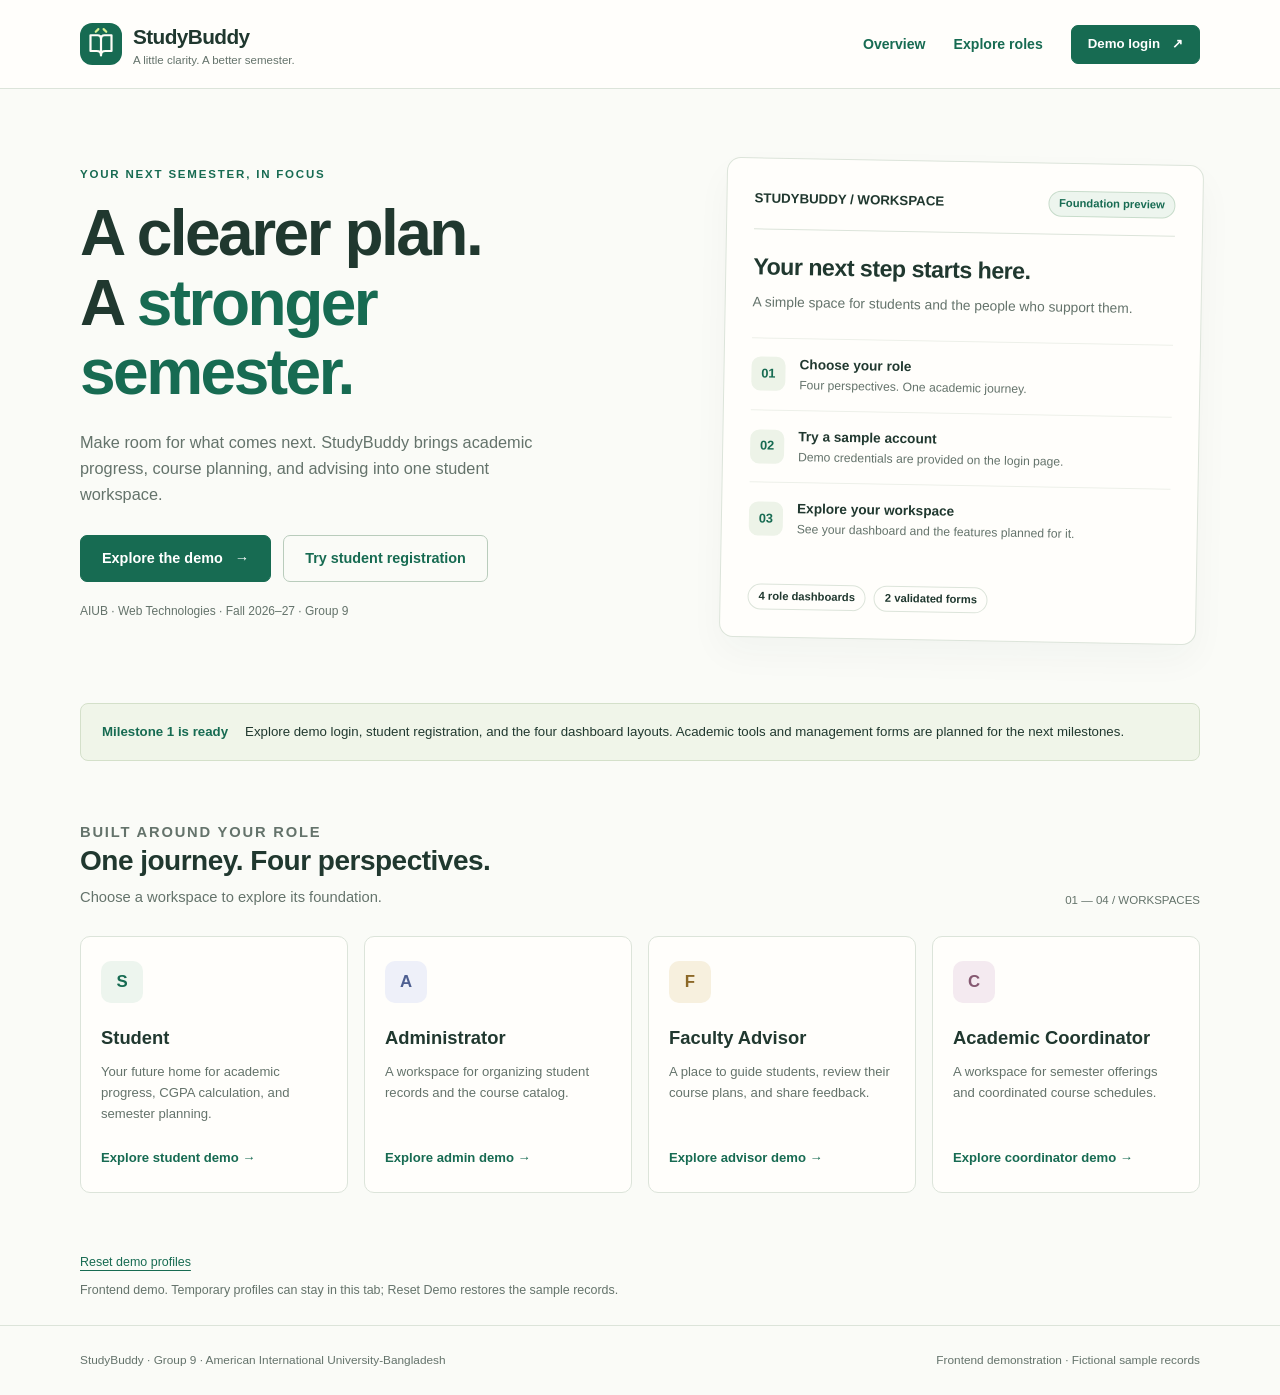
==== index.html @ 67e5e539 "Add StudyBuddy milestone 1 frontend foundation Implement home navigation, demo login, student regist" ====
<!DOCTYPE html>
<html lang="en">
<head>
    <meta charset="UTF-8">
    <meta name="viewport" content="width=device-width, initial-scale=1.0">
    <meta name="description" content="StudyBuddy — a student academic planning frontend demonstration for AIUB Web Technologies, Group 9.">
    <title>StudyBuddy — Plan your next semester</title>
    <link rel="icon" href="Images/StudyBuddyLogo.svg" type="image/svg+xml">
    <link rel="stylesheet" href="Design/Style.css">
</head>
<body onload="loadHomePage()">
    <a class="skip-link" href="#main">Skip to content</a>
    <header class="site-header">
        <div class="container header-inner">
            <a class="brand" href="index.html" aria-label="StudyBuddy home">
                <img src="Images/StudyBuddyLogo.svg" alt="" width="42" height="42">
                <span><strong>StudyBuddy</strong><small>A little clarity. A better semester.</small></span>
            </a>
            <nav class="header-nav" aria-label="Main navigation">
                <a class="desktop-link" href="#overview">Overview</a>
                <a class="desktop-link" href="#roles">Explore roles</a>
                <a class="button small" href="Login.html">Demo login <span aria-hidden="true">↗</span></a>
            </nav>
        </div>
    </header>
    <main id="main" class="container">
        <noscript><p class="noscript-note">Please enable JavaScript to use demo navigation and form validation. You can also open <a href="Login.html">the login page</a>.</p></noscript>
        <section class="hero" id="overview" aria-labelledby="HeroTitle">
            <div class="hero-copy">
                <p class="eyebrow">Your next semester, in focus</p>
                <h1 id="HeroTitle">A clearer plan.<br>A <span>stronger semester.</span></h1>
                <p>Make room for what comes next. StudyBuddy brings academic progress, course planning, and advising into one student workspace.</p>
                <div class="hero-actions">
                    <a class="button" href="Login.html">Explore the demo <span aria-hidden="true">→</span></a>
                    <a class="button secondary" href="Student/StudentRegistration.html">Try student registration</a>
                </div>
                <p class="hero-meta">AIUB · Web Technologies · Fall 2026–27 · Group 9</p>
            </div>
            <aside class="workspace-preview" aria-label="How to explore this milestone">
                <div class="preview-heading"><strong>STUDYBUDDY / WORKSPACE</strong><span class="pill ready">Foundation preview</span></div>
                <h2>Your next step starts here.</h2>
                <p>A simple space for students and the people who support them.</p>
                <ol class="step-list">
                    <li><span class="step-number" aria-hidden="true">01</span><span><strong>Choose your role</strong><small>Four perspectives. One academic journey.</small></span></li>
                    <li><span class="step-number" aria-hidden="true">02</span><span><strong>Try a sample account</strong><small>Demo credentials are provided on the login page.</small></span></li>
                    <li><span class="step-number" aria-hidden="true">03</span><span><strong>Explore your workspace</strong><small>See your dashboard and the features planned for it.</small></span></li>
                </ol>
                <div class="preview-footer"><span class="pill">4 role dashboards</span><span class="pill">2 validated forms</span></div>
            </aside>
        </section>
        <div class="foundation-note">
            <strong>Milestone 1 is ready</strong>
            <p>Explore demo login, student registration, and the four dashboard layouts. Academic tools and management forms are planned for the next milestones.</p>
        </div>
        <section class="role-section" id="roles" aria-labelledby="RolesTitle">
            <div class="section-top">
                <div><p class="eyebrow">Built around your role</p><h2 id="RolesTitle">One journey. Four perspectives.</h2><p>Choose a workspace to explore its foundation.</p></div>
                <span class="section-index">01 — 04 / WORKSPACES</span>
            </div>
            <div class="role-grid">
                <article class="role-card student">
                    <span class="role-icon" aria-hidden="true">S</span><h3>Student</h3>
                    <p>Your future home for academic progress, CGPA calculation, and semester planning.</p>
                    <button type="button" onclick="goToLogin('student')">Explore student demo <span aria-hidden="true">→</span></button>
                </article>
                <article class="role-card admin">
                    <span class="role-icon" aria-hidden="true">A</span><h3>Administrator</h3>
                    <p>A workspace for organizing student records and the course catalog.</p>
                    <button type="button" onclick="goToLogin('admin')">Explore admin demo <span aria-hidden="true">→</span></button>
                </article>
                <article class="role-card advisor">
                    <span class="role-icon" aria-hidden="true">F</span><h3>Faculty Advisor</h3>
                    <p>A place to guide students, review their course plans, and share feedback.</p>
                    <button type="button" onclick="goToLogin('advisor')">Explore advisor demo <span aria-hidden="true">→</span></button>
                </article>
                <article class="role-card coordinator">
                    <span class="role-icon" aria-hidden="true">C</span><h3>Academic Coordinator</h3>
                    <p>A workspace for semester offerings and coordinated course schedules.</p>
                    <button type="button" onclick="goToLogin('coordinator')">Explore coordinator demo <span aria-hidden="true">→</span></button>
                </article>
            </div>
        </section>
        <div class="demo-tools">
            <button class="link-button" type="button" onclick="resetDemoData()">Reset demo profiles</button>
            <p id="DemoStatus" role="status" aria-live="polite">Profiles are temporary and belong to this browser demonstration.</p>
        </div>
    </main>
    <footer class="site-footer"><div class="container footer-inner"><p>StudyBuddy · Group 9 · American International University-Bangladesh</p><p>Frontend demonstration · Fictional sample records</p></div></footer>
    <script src="JS/Common.js"></script>
    <script src="JS/Data.js"></script>
    <script src="JS/Demo.js"></script>
    <script src="JS/Index.js"></script>
</body>
</html>
---- Design/Style.css ----
/* Shared page styles, following the faculty's Design/Style.css structure. */
:root
{
    --green: #176b52;
    --green-dark: #104c3b;
    --green-light: #edf5ee;
    --ink: #20382f;
    --muted: #64736b;
    --paper: #fafbf7;
    --line: #dce4da;
}

* { box-sizing: border-box; }
html { scroll-behavior: smooth; }
body
{
    margin: 0;
    font-family: Arial, Helvetica, sans-serif;
    color: var(--ink);
    background: var(--paper);
    line-height: 1.6;
}
button, input, select { font: inherit; }
button, a, input, select, summary { -webkit-tap-highlight-color: transparent; }
a { color: var(--green); text-underline-offset: 4px; }
a:hover { color: var(--green-dark); }
button { cursor: pointer; }
img { max-width: 100%; }
h1, h2, h3, p { margin-top: 0; }
h1, h2, h3 { line-height: 1.2; }
h1 { font-size: 2.5rem; letter-spacing: -1.1px; }
h2 { font-size: 1.75rem; letter-spacing: -.5px; }
h3 { font-size: 1.15rem; }
p { margin-bottom: 1rem; }
[hidden] { display: none !important; }
:focus-visible { outline: 3px solid #d18a24; outline-offset: 4px; }
.container { width: min(1120px, calc(100% - 48px)); margin: 0 auto; }
.skip-link
{
    position: absolute;
    left: 16px;
    top: -100px;
    z-index: 5;
    padding: 10px 18px;
    background: white;
}
.skip-link:focus { top: 10px; }
.site-header { border-bottom: 1px solid var(--line); background: #fffefb; }
.header-inner { display: flex; align-items: center; justify-content: space-between; min-height: 88px; gap: 24px; }
.brand { display: inline-flex; align-items: center; gap: 11px; text-decoration: none; color: var(--ink); }
.brand img { width: 42px; height: 42px; }
.brand strong { display: block; font-size: 1.3rem; letter-spacing: -.6px; }
.brand small { display: block; color: var(--muted); font-size: .72rem; line-height: 1.3; }
.header-nav { display: flex; align-items: center; gap: 28px; }
.header-nav a { font-size: .88rem; text-decoration: none; font-weight: 600; }
.button
{
    display: inline-flex;
    align-items: center;
    justify-content: center;
    gap: 12px;
    min-height: 46px;
    padding: 11px 21px;
    border: 1px solid var(--green);
    border-radius: 7px;
    background: var(--green);
    color: white;
    text-decoration: none;
    font-weight: 600;
    font-size: .9rem;
}
.button:hover { color: white; background: var(--green-dark); border-color: var(--green-dark); }
.button.secondary { background: transparent; color: var(--green); border-color: #b9ccbc; }
.button.secondary:hover { background: var(--green-light); }
.button.small { min-height: 39px; padding: 7px 16px; font-size: .83rem; }
.link-button { border: 0; padding: 0; background: none; color: var(--green); text-decoration: underline; text-underline-offset: 4px; }
.eyebrow { font-size: .72rem; letter-spacing: 1.8px; text-transform: uppercase; font-weight: 700; color: var(--green); margin-bottom: 16px; }
.muted { color: var(--muted); }
.pill { display: inline-block; border: 1px solid var(--line); border-radius: 30px; padding: 3px 10px; font-size: .7rem; font-weight: 700; white-space: nowrap; }
.pill.ready { background: var(--green-light); border-color: #c8dccb; color: var(--green); }
.pill.planned { background: #f6f1e7; border-color: #e7ddc6; color: #76613a; }
.hero { display: grid; grid-template-columns: 1.2fr 1fr; gap: 70px; align-items: center; padding: 72px 0 62px; }
.hero h1 { font-size: clamp(2.7rem, 5vw, 4.1rem); line-height: 1.08; letter-spacing: -2.5px; margin-bottom: 22px; }
.hero h1 span { color: var(--green); }
.hero-copy > p:not(.eyebrow) { color: var(--muted); max-width: 490px; font-size: 1.02rem; }
.hero-actions { display: flex; gap: 12px; flex-wrap: wrap; margin: 28px 0 20px; }
.hero-meta { font-size: .75rem !important; }
.workspace-preview { background: #fffefb; border: 1px solid var(--line); border-radius: 14px; padding: 27px; box-shadow: 0 16px 36px #20382f09; transform: rotate(1deg); }
.preview-heading { display: flex; justify-content: space-between; align-items: center; border-bottom: 1px solid var(--line); padding-bottom: 17px; gap: 12px; }
.preview-heading strong { font-size: .83rem; }
.workspace-preview h2 { font-size: 1.45rem; margin: 24px 0 10px; }
.workspace-preview > p { font-size: .86rem; color: var(--muted); }
.step-list { list-style: none; padding: 0; margin: 24px 0 18px; }
.step-list li { display: flex; gap: 14px; align-items: center; padding: 15px 0; border-top: 1px solid #edf0e9; }
.step-number { display: grid; place-items: center; flex-shrink: 0; width: 34px; height: 34px; border-radius: 9px; background: #edf3e8; color: var(--green); font-size: .8rem; font-weight: 700; }
.step-list strong { display: block; font-size: .85rem; }
.step-list small { display: block; color: var(--muted); font-size: .76rem; }
.preview-footer { display: flex; gap: 8px; padding-top: 12px; }
.foundation-note { display: flex; align-items: center; gap: 17px; border: 1px solid #d4e0ca; border-radius: 8px; background: #f0f5e9; padding: 17px 21px; font-size: .83rem; }
.foundation-note p { margin: 0; }
.foundation-note strong { white-space: nowrap; color: var(--green); }
.role-section { padding: 60px 0; }
.section-top { display: flex; justify-content: space-between; align-items: end; gap: 24px; margin-bottom: 27px; }
.section-top h2 { margin-bottom: 8px; }
.section-top p { margin: 0; font-size: .92rem; color: var(--muted); }
.section-index { color: var(--muted); font-size: .72rem; white-space: nowrap; }
.role-grid { display: grid; grid-template-columns: repeat(4, 1fr); gap: 16px; }
.role-card { padding: 24px 20px; background: #fffefb; border: 1px solid var(--line); border-radius: 10px; display: flex; flex-direction: column; align-items: start; }
.role-icon { display: grid; place-items: center; width: 42px; height: 42px; background: var(--green-light); border-radius: 10px; color: var(--green); margin-bottom: 24px; font-size: 1.05rem; font-weight: 700; }
.role-card.admin .role-icon { background: #eef0f9; color: #4e5f91; }
.role-card.advisor .role-icon { background: #f7f0de; color: #8c6827; }
.role-card.coordinator .role-icon { background: #f4eaf0; color: #855971; }
.role-card h3 { margin-bottom: 12px; }
.role-card p { font-size: .82rem; color: var(--muted); margin-bottom: 23px; }
.role-card button { margin-top: auto; border: 0; padding: 0; background: none; font-weight: 700; font-size: .82rem; color: var(--green); }
.site-footer { border-top: 1px solid var(--line); padding: 25px 0; font-size: .74rem; color: var(--muted); }
.footer-inner { display: flex; justify-content: space-between; gap: 15px; flex-wrap: wrap; }
.footer-inner p { margin: 0; }
.demo-tools { padding-bottom: 24px; font-size: .78rem; color: var(--muted); }
.demo-tools p { margin: 8px 0 0; }

/* Forms keep the sample's fieldsets, error paragraphs, and result box. */
.auth-layout { display: grid; grid-template-columns: .85fr 1.15fr; min-height: calc(100vh - 89px); }
.auth-story { background: var(--green-dark); color: #fffdf7; padding: 72px max(30px, calc((100vw - 1120px) / 2)); padding-right: 50px; }
.auth-story .eyebrow { color: #d5eaa7; }
.auth-story h2 { font-size: clamp(2rem, 3.5vw, 3.2rem); letter-spacing: -1.5px; margin-bottom: 24px; }
.auth-story > p { color: #d3e2d7; font-size: .92rem; }
.story-list { list-style: none; margin: 32px 0; padding: 0; }
.story-list li { padding: 13px 0; border-top: 1px solid #ffffff26; font-size: .84rem; }
.story-list span { color: #bed796; margin-right: 12px; font-size: .7rem; }
.story-note { border: 1px solid #ffffff38; border-radius: 8px; padding: 17px; font-size: .8rem; color: #e4eee4; }
.auth-panel { padding: 48px 7%; max-width: 790px; width: 100%; margin: 0 auto; }
.auth-panel h1 { font-size: 2rem; margin-bottom: 10px; }
.auth-panel > p { color: var(--muted); font-size: .9rem; }
fieldset { border: 0; padding: 0; margin: 24px 0 0; min-width: 0; }
legend { font-size: .78rem; font-weight: 700; color: var(--muted); padding: 0 0 12px; }
.field { margin-bottom: 18px; }
.field label { display: block; font-size: .83rem; font-weight: 600; margin-bottom: 7px; }
input[type="text"], input[type="email"], input[type="password"], input[type="tel"], select
{
    width: 100%;
    min-height: 46px;
    border: 1px solid #b9c7bb;
    border-radius: 6px;
    padding: 10px 12px;
    background: white;
    color: var(--ink);
    font-size: .9rem;
}
input::placeholder { color: #7c877e; }
input:focus, select:focus { border-color: var(--green); outline: 2px solid #176b5233; outline-offset: 1px; }
[aria-invalid="true"] { border-color: #a52e27 !important; }
.hint { color: var(--muted); font-size: .74rem; margin: 6px 0 0; }
.error { color: #a52e27; margin: 5px 0 0; font-size: .78rem; }
.error:empty { display: none; }
.choice { display: flex; gap: 9px; align-items: center; font-size: .78rem; color: var(--muted); margin: 10px 0; }
.choice input { width: 15px; height: 15px; accent-color: var(--green); }
.form-actions { display: flex; flex-wrap: wrap; gap: 10px; margin-top: 20px; }
.form-result { margin: 16px 0 0; font-size: .84rem; }
.form-result.success { padding: 13px; background: #eaf4e8; border: 1px solid #b8d5b5; border-radius: 6px; color: #245625; }
.form-result.failed { padding: 13px; background: #fff0ec; border: 1px solid #e5beb5; border-radius: 6px; color: #932e24; }
.demo-accounts { margin-top: 28px; padding-top: 17px; border-top: 1px solid var(--line); }
.demo-accounts summary { cursor: pointer; font-weight: 600; font-size: .82rem; }
.demo-accounts p { font-size: .77rem; margin: 10px 0; color: var(--muted); }
.table-scroll { overflow-x: auto; }
table { width: 100%; border-collapse: collapse; font-size: .75rem; }
th, td { text-align: left; padding: 9px 8px; border-bottom: 1px solid var(--line); }
th { color: var(--muted); font-weight: 600; }
td:first-child, th:first-child { padding-left: 0; }
.form-bottom { margin: 24px 0 0; padding-top: 18px; border-top: 1px solid var(--line); font-size: .82rem; }
.registration-main { max-width: 850px; padding: 48px 0; }
.registration-card { background: #fffefb; border: 1px solid var(--line); padding: 30px; border-radius: 12px; }
.registration-card fieldset { border-top: 1px solid var(--line); padding-top: 20px; margin-top: 20px; }
.registration-card legend { padding: 0 12px 0 0; color: var(--green); font-size: .83rem; }
.form-grid { display: grid; grid-template-columns: 1fr 1fr; gap: 0 24px; }
.registration-header h1 { margin-bottom: 12px; }
.registration-header > p:not(.eyebrow) { color: var(--muted); max-width: 630px; font-size: .92rem; }
.continue-login { margin-top: 16px; }

/* The four role folders use the same dashboard shell. */
.dashboard-layout { display: grid; grid-template-columns: 238px minmax(0, 1fr); min-height: 100vh; }
.sidebar { background: #f1f4ec; border-right: 1px solid var(--line); padding: 27px 22px; display: flex; flex-direction: column; }
.sidebar .brand { margin-bottom: 36px; }
.sidebar .brand strong { font-size: 1.18rem; }
.sidebar .brand img { width: 36px; height: 36px; }
.sidebar-label { color: var(--muted); font-size: .66rem; letter-spacing: 1.7px; text-transform: uppercase; font-weight: 700; padding-left: 12px; margin-bottom: 12px; }
.sidebar-nav { display: flex; flex-direction: column; gap: 5px; }
.sidebar-nav a { text-decoration: none; color: #576b5f; font-size: .82rem; padding: 10px 12px; border-radius: 6px; }
.sidebar-nav a:hover { background: #e5ecdf; }
.sidebar-nav a.active { color: var(--green-dark); background: #dce9d5; font-weight: 700; }
.sidebar-bottom { margin-top: auto; padding: 34px 12px 0; color: var(--muted); font-size: .73rem; }
.sidebar-bottom a { display: block; margin-bottom: 12px; }
.dashboard-main { min-width: 0; }
.dashboard-topbar { padding: 21px 40px; border-bottom: 1px solid var(--line); display: flex; align-items: center; justify-content: space-between; gap: 20px; background: #fffefb; }
.breadcrumb { color: var(--muted); font-size: .78rem; }
.breadcrumb strong { color: var(--ink); font-weight: 500; }
.dashboard-content { max-width: 1100px; padding: 43px 40px; }
.dashboard-title { display: flex; justify-content: space-between; align-items: start; gap: 18px; margin-bottom: 28px; }
.dashboard-title h1 { font-size: 2.15rem; margin-bottom: 10px; }
.dashboard-title p { color: var(--muted); font-size: .9rem; max-width: 600px; margin-bottom: 0; }
.dashboard-title .eyebrow { color: var(--green); font-size: .7rem; margin-bottom: 10px; }
.welcome-panel { display: grid; grid-template-columns: 1fr auto; gap: 24px; align-items: center; padding: 28px; border: 1px solid #cbdcc0; border-radius: 10px; background: #edf3e5; margin-bottom: 35px; }
.welcome-panel h2 { font-size: 1.3rem; margin-bottom: 10px; }
.welcome-panel p { font-size: .86rem; color: #50694e; margin-bottom: 0; max-width: 610px; }
.feature-heading { margin: 0 0 18px; font-size: 1.1rem; }
.feature-grid { display: grid; grid-template-columns: 1fr 1fr; gap: 18px; }
.feature-card { padding: 23px; border: 1px solid var(--line); background: #fffefb; border-radius: 9px; scroll-margin-top: 22px; }
.feature-card .card-top { display: flex; justify-content: space-between; align-items: center; margin-bottom: 18px; }
.feature-card .card-number { color: var(--green); font-size: .76rem; font-weight: 700; }
.feature-card h3 { margin-bottom: 11px; }
.feature-card p { font-size: .84rem; color: var(--muted); }
.feature-card .milestone { border-top: 1px solid #edf0e9; padding-top: 12px; font-size: .73rem; color: var(--muted); margin-bottom: 0; }
.dashboard-note { margin-top: 27px; font-size: .78rem; color: var(--muted); }
.dashboard-note p { margin: 10px 0; }
.dashboard-note button { font-size: .78rem; }
.noscript-note { padding: 16px; background: #fff0ec; color: #932e24; border: 1px solid #e5beb5; }

@media (max-width: 1000px)
{
    .hero { gap: 30px; }
    .role-grid { grid-template-columns: 1fr 1fr; }
    .dashboard-layout { grid-template-columns: 205px minmax(0, 1fr); }
    .dashboard-content { padding: 32px 25px; }
    .dashboard-topbar { padding: 20px 25px; }
    .welcome-panel { grid-template-columns: 1fr; }
}
@media (max-width: 760px)
{
    .container { width: calc(100% - 36px); }
    .header-inner { min-height: 76px; gap: 12px; }
    .header-nav { gap: 14px; }
    .header-nav .desktop-link { display: none; }
    .brand small { display: none; }
    .hero { grid-template-columns: 1fr; padding: 43px 0; gap: 32px; }
    .hero h1 { letter-spacing: -1.6px; }
    .workspace-preview { transform: none; }
    .foundation-note { display: block; }
    .foundation-note strong { display: block; margin-bottom: 6px; }
    .role-section { padding: 40px 0; }
    .section-top { display: block; }
    .section-index { display: none; }
    .auth-layout { grid-template-columns: 1fr; }
    .auth-story { padding: 32px 24px; }
    .auth-story h2 { font-size: 2rem; margin-bottom: 12px; }
    .auth-story > p { margin-bottom: 0; }
    .story-list, .story-note { display: none; }
    .auth-panel { padding: 32px 24px; }
    .registration-main { padding: 32px 0; }
    .registration-card { padding: 22px; }
    .dashboard-layout { grid-template-columns: 1fr; }
    .sidebar { border-right: 0; border-bottom: 1px solid var(--line); padding: 16px 20px; }
    .sidebar .brand { margin-bottom: 18px; }
    .sidebar-label, .sidebar-bottom { display: none; }
    .sidebar-nav { flex-direction: row; flex-wrap: wrap; gap: 4px; }
    .sidebar-nav a { padding: 8px 10px; font-size: .75rem; }
    .dashboard-content { padding: 27px 20px; }
    .dashboard-topbar { padding: 15px 20px; }
    .dashboard-title { display: block; }
    .dashboard-title .pill { margin-top: 12px; }
    .dashboard-title h1 { font-size: 1.85rem; }
}
@media (max-width: 480px)
{
    .role-grid, .form-grid, .feature-grid { grid-template-columns: 1fr; }
    .role-card { padding: 22px; }
    .role-icon { margin-bottom: 17px; }
    .hero-actions .button { width: 100%; }
    .workspace-preview { padding: 21px; }
    .welcome-panel { padding: 22px; }
    h1 { font-size: 2rem; }
}
@media (prefers-reduced-motion: reduce)
{
    html { scroll-behavior: auto; }
}
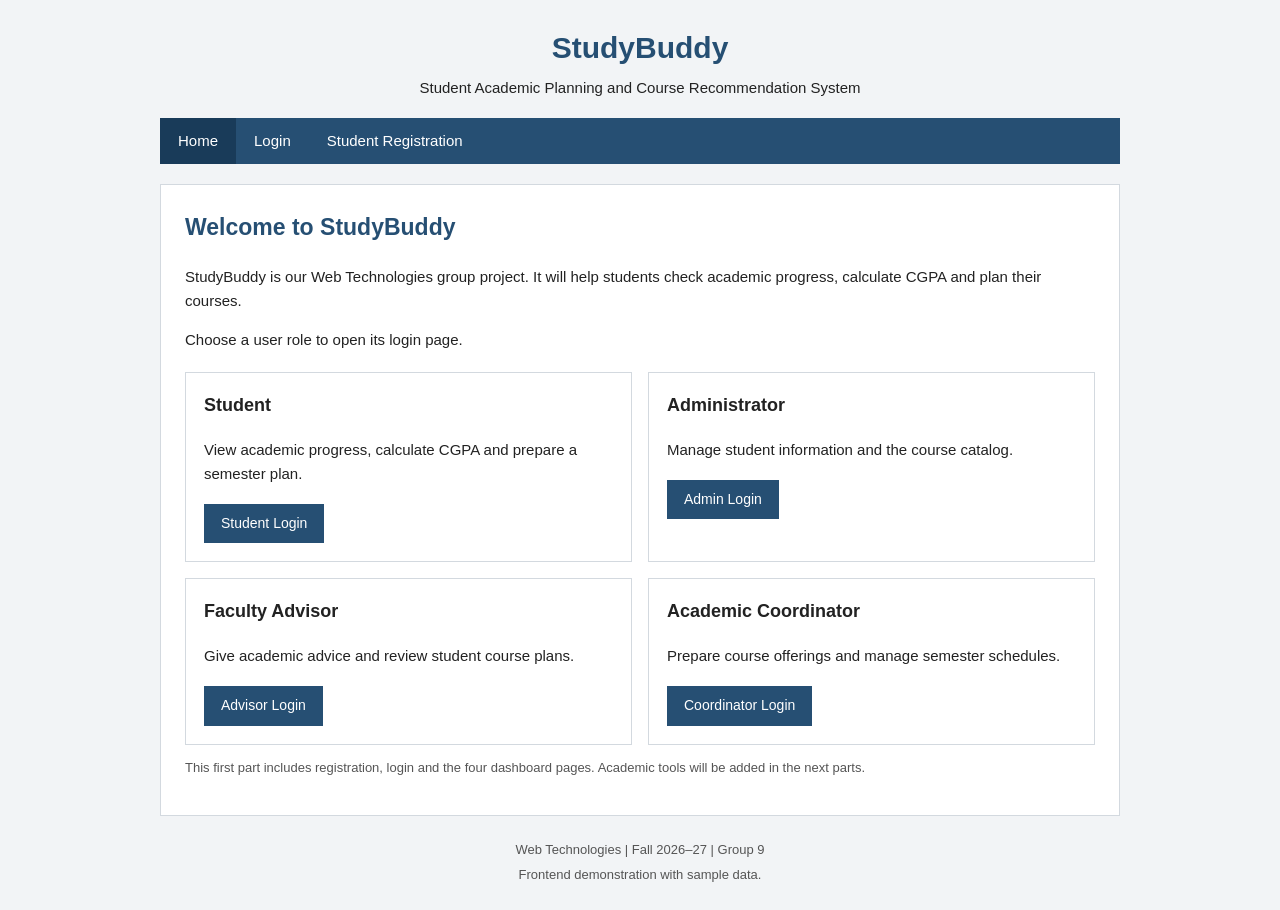
==== commit b0a59c9f: "Rebuild first draft with simple HMS-style pages and forms Use a plain academic layout, horizontal na" ====
--- a/index.html
+++ b/index.html
@@ -3,92 +3,58 @@
 <head>
     <meta charset="UTF-8">
     <meta name="viewport" content="width=device-width, initial-scale=1.0">
-    <meta name="description" content="StudyBuddy — a student academic planning frontend demonstration for AIUB Web Technologies, Group 9.">
-    <title>StudyBuddy — Plan your next semester</title>
-    <link rel="icon" href="Images/StudyBuddyLogo.svg" type="image/svg+xml">
+    <title>StudyBuddy - Home</title>
     <link rel="stylesheet" href="Design/Style.css">
 </head>
-<body onload="loadHomePage()">
-    <a class="skip-link" href="#main">Skip to content</a>
-    <header class="site-header">
-        <div class="container header-inner">
-            <a class="brand" href="index.html" aria-label="StudyBuddy home">
-                <img src="Images/StudyBuddyLogo.svg" alt="" width="42" height="42">
-                <span><strong>StudyBuddy</strong><small>A little clarity. A better semester.</small></span>
-            </a>
-            <nav class="header-nav" aria-label="Main navigation">
-                <a class="desktop-link" href="#overview">Overview</a>
-                <a class="desktop-link" href="#roles">Explore roles</a>
-                <a class="button small" href="Login.html">Demo login <span aria-hidden="true">↗</span></a>
-            </nav>
+<body>
+    <header class="header">
+        <h1>StudyBuddy</h1>
+        <p>Student Academic Planning and Course Recommendation System</p>
+    </header>
+
+    <nav class="topnav" aria-label="Main navigation">
+        <a href="index.html" class="active" aria-current="page">Home</a>
+        <a href="Login.html">Login</a>
+        <a href="Login.html#register">Student Registration</a>
+    </nav>
+
+    <main class="page">
+        <h2>Welcome to StudyBuddy</h2>
+        <p>StudyBuddy is our Web Technologies group project. It will help students check academic progress, calculate CGPA and plan their courses.</p>
+        <p>Choose a user role to open its login page.</p>
+
+        <div class="role-list">
+            <section class="role-box">
+                <h3>Student</h3>
+                <p>View academic progress, calculate CGPA and prepare a semester plan.</p>
+                <a class="button" href="Login.html?role=student">Student Login</a>
+            </section>
+
+            <section class="role-box">
+                <h3>Administrator</h3>
+                <p>Manage student information and the course catalog.</p>
+                <a class="button" href="Login.html?role=admin">Admin Login</a>
+            </section>
+
+            <section class="role-box">
+                <h3>Faculty Advisor</h3>
+                <p>Give academic advice and review student course plans.</p>
+                <a class="button" href="Login.html?role=advisor">Advisor Login</a>
+            </section>
+
+            <section class="role-box">
+                <h3>Academic Coordinator</h3>
+                <p>Prepare course offerings and manage semester schedules.</p>
+                <a class="button" href="Login.html?role=coordinator">Coordinator Login</a>
+            </section>
         </div>
-    </header>
-    <main id="main" class="container">
-        <noscript><p class="noscript-note">Please enable JavaScript to use demo navigation and form validation. You can also open <a href="Login.html">the login page</a>.</p></noscript>
-        <section class="hero" id="overview" aria-labelledby="HeroTitle">
-            <div class="hero-copy">
-                <p class="eyebrow">Your next semester, in focus</p>
-                <h1 id="HeroTitle">A clearer plan.<br>A <span>stronger semester.</span></h1>
-                <p>Make room for what comes next. StudyBuddy brings academic progress, course planning, and advising into one student workspace.</p>
-                <div class="hero-actions">
-                    <a class="button" href="Login.html">Explore the demo <span aria-hidden="true">→</span></a>
-                    <a class="button secondary" href="Student/StudentRegistration.html">Try student registration</a>
-                </div>
-                <p class="hero-meta">AIUB · Web Technologies · Fall 2026–27 · Group 9</p>
-            </div>
-            <aside class="workspace-preview" aria-label="How to explore this milestone">
-                <div class="preview-heading"><strong>STUDYBUDDY / WORKSPACE</strong><span class="pill ready">Foundation preview</span></div>
-                <h2>Your next step starts here.</h2>
-                <p>A simple space for students and the people who support them.</p>
-                <ol class="step-list">
-                    <li><span class="step-number" aria-hidden="true">01</span><span><strong>Choose your role</strong><small>Four perspectives. One academic journey.</small></span></li>
-                    <li><span class="step-number" aria-hidden="true">02</span><span><strong>Try a sample account</strong><small>Demo credentials are provided on the login page.</small></span></li>
-                    <li><span class="step-number" aria-hidden="true">03</span><span><strong>Explore your workspace</strong><small>See your dashboard and the features planned for it.</small></span></li>
-                </ol>
-                <div class="preview-footer"><span class="pill">4 role dashboards</span><span class="pill">2 validated forms</span></div>
-            </aside>
-        </section>
-        <div class="foundation-note">
-            <strong>Milestone 1 is ready</strong>
-            <p>Explore demo login, student registration, and the four dashboard layouts. Academic tools and management forms are planned for the next milestones.</p>
-        </div>
-        <section class="role-section" id="roles" aria-labelledby="RolesTitle">
-            <div class="section-top">
-                <div><p class="eyebrow">Built around your role</p><h2 id="RolesTitle">One journey. Four perspectives.</h2><p>Choose a workspace to explore its foundation.</p></div>
-                <span class="section-index">01 — 04 / WORKSPACES</span>
-            </div>
-            <div class="role-grid">
-                <article class="role-card student">
-                    <span class="role-icon" aria-hidden="true">S</span><h3>Student</h3>
-                    <p>Your future home for academic progress, CGPA calculation, and semester planning.</p>
-                    <button type="button" onclick="goToLogin('student')">Explore student demo <span aria-hidden="true">→</span></button>
-                </article>
-                <article class="role-card admin">
-                    <span class="role-icon" aria-hidden="true">A</span><h3>Administrator</h3>
-                    <p>A workspace for organizing student records and the course catalog.</p>
-                    <button type="button" onclick="goToLogin('admin')">Explore admin demo <span aria-hidden="true">→</span></button>
-                </article>
-                <article class="role-card advisor">
-                    <span class="role-icon" aria-hidden="true">F</span><h3>Faculty Advisor</h3>
-                    <p>A place to guide students, review their course plans, and share feedback.</p>
-                    <button type="button" onclick="goToLogin('advisor')">Explore advisor demo <span aria-hidden="true">→</span></button>
-                </article>
-                <article class="role-card coordinator">
-                    <span class="role-icon" aria-hidden="true">C</span><h3>Academic Coordinator</h3>
-                    <p>A workspace for semester offerings and coordinated course schedules.</p>
-                    <button type="button" onclick="goToLogin('coordinator')">Explore coordinator demo <span aria-hidden="true">→</span></button>
-                </article>
-            </div>
-        </section>
-        <div class="demo-tools">
-            <button class="link-button" type="button" onclick="resetDemoData()">Reset demo profiles</button>
-            <p id="DemoStatus" role="status" aria-live="polite">Profiles are temporary and belong to this browser demonstration.</p>
-        </div>
+
+        <p class="small-note">This first part includes registration, login and the four dashboard pages. Academic tools will be added in the next parts.</p>
     </main>
-    <footer class="site-footer"><div class="container footer-inner"><p>StudyBuddy · Group 9 · American International University-Bangladesh</p><p>Frontend demonstration · Fictional sample records</p></div></footer>
-    <script src="JS/Common.js"></script>
-    <script src="JS/Data.js"></script>
-    <script src="JS/Demo.js"></script>
-    <script src="JS/Index.js"></script>
+
+    <footer class="footer">
+        <p>Web Technologies | Fall 2026–27 | Group 9</p>
+        <p>Frontend demonstration with sample data.</p>
+    </footer>
 </body>
 </html>
--- a/Design/Style.css
+++ b/Design/Style.css
@@ -1,275 +1,321 @@
-/* Shared page styles, following the faculty's Design/Style.css structure. */
-:root
-{
-    --green: #176b52;
-    --green-dark: #104c3b;
-    --green-light: #edf5ee;
-    --ink: #20382f;
-    --muted: #64736b;
-    --paper: #fafbf7;
-    --line: #dce4da;
-}
-
-* { box-sizing: border-box; }
-html { scroll-behavior: smooth; }
+/* Shared styles for the home page, forms and role dashboards. */
 body
 {
     margin: 0;
+    padding: 0 16px;
     font-family: Arial, Helvetica, sans-serif;
-    color: var(--ink);
-    background: var(--paper);
+    font-size: 15px;
     line-height: 1.6;
-}
-button, input, select { font: inherit; }
-button, a, input, select, summary { -webkit-tap-highlight-color: transparent; }
-a { color: var(--green); text-underline-offset: 4px; }
-a:hover { color: var(--green-dark); }
-button { cursor: pointer; }
-img { max-width: 100%; }
-h1, h2, h3, p { margin-top: 0; }
-h1, h2, h3 { line-height: 1.2; }
-h1 { font-size: 2.5rem; letter-spacing: -1.1px; }
-h2 { font-size: 1.75rem; letter-spacing: -.5px; }
-h3 { font-size: 1.15rem; }
-p { margin-bottom: 1rem; }
-[hidden] { display: none !important; }
-:focus-visible { outline: 3px solid #d18a24; outline-offset: 4px; }
-.container { width: min(1120px, calc(100% - 48px)); margin: 0 auto; }
-.skip-link
-{
-    position: absolute;
-    left: 16px;
-    top: -100px;
-    z-index: 5;
-    padding: 10px 18px;
-    background: white;
-}
-.skip-link:focus { top: 10px; }
-.site-header { border-bottom: 1px solid var(--line); background: #fffefb; }
-.header-inner { display: flex; align-items: center; justify-content: space-between; min-height: 88px; gap: 24px; }
-.brand { display: inline-flex; align-items: center; gap: 11px; text-decoration: none; color: var(--ink); }
-.brand img { width: 42px; height: 42px; }
-.brand strong { display: block; font-size: 1.3rem; letter-spacing: -.6px; }
-.brand small { display: block; color: var(--muted); font-size: .72rem; line-height: 1.3; }
-.header-nav { display: flex; align-items: center; gap: 28px; }
-.header-nav a { font-size: .88rem; text-decoration: none; font-weight: 600; }
-.button
-{
-    display: inline-flex;
-    align-items: center;
-    justify-content: center;
-    gap: 12px;
-    min-height: 46px;
-    padding: 11px 21px;
-    border: 1px solid var(--green);
-    border-radius: 7px;
-    background: var(--green);
+    color: #222;
+    background-color: #f2f4f6;
+}
+
+.header
+{
+    max-width: 960px;
+    margin: 0 auto;
+    padding: 24px 0 18px;
+    text-align: center;
+}
+
+.header h1
+{
+    margin: 0;
+    color: #264f73;
+    font-size: 30px;
+}
+
+.header p
+{
+    margin: 4px 0 0;
+}
+
+.topnav
+{
+    max-width: 960px;
+    margin: 0 auto;
+    display: flex;
+    flex-wrap: wrap;
+    background-color: #264f73;
+}
+
+.topnav a
+{
+    padding: 11px 18px;
     color: white;
     text-decoration: none;
-    font-weight: 600;
-    font-size: .9rem;
-}
-.button:hover { color: white; background: var(--green-dark); border-color: var(--green-dark); }
-.button.secondary { background: transparent; color: var(--green); border-color: #b9ccbc; }
-.button.secondary:hover { background: var(--green-light); }
-.button.small { min-height: 39px; padding: 7px 16px; font-size: .83rem; }
-.link-button { border: 0; padding: 0; background: none; color: var(--green); text-decoration: underline; text-underline-offset: 4px; }
-.eyebrow { font-size: .72rem; letter-spacing: 1.8px; text-transform: uppercase; font-weight: 700; color: var(--green); margin-bottom: 16px; }
-.muted { color: var(--muted); }
-.pill { display: inline-block; border: 1px solid var(--line); border-radius: 30px; padding: 3px 10px; font-size: .7rem; font-weight: 700; white-space: nowrap; }
-.pill.ready { background: var(--green-light); border-color: #c8dccb; color: var(--green); }
-.pill.planned { background: #f6f1e7; border-color: #e7ddc6; color: #76613a; }
-.hero { display: grid; grid-template-columns: 1.2fr 1fr; gap: 70px; align-items: center; padding: 72px 0 62px; }
-.hero h1 { font-size: clamp(2.7rem, 5vw, 4.1rem); line-height: 1.08; letter-spacing: -2.5px; margin-bottom: 22px; }
-.hero h1 span { color: var(--green); }
-.hero-copy > p:not(.eyebrow) { color: var(--muted); max-width: 490px; font-size: 1.02rem; }
-.hero-actions { display: flex; gap: 12px; flex-wrap: wrap; margin: 28px 0 20px; }
-.hero-meta { font-size: .75rem !important; }
-.workspace-preview { background: #fffefb; border: 1px solid var(--line); border-radius: 14px; padding: 27px; box-shadow: 0 16px 36px #20382f09; transform: rotate(1deg); }
-.preview-heading { display: flex; justify-content: space-between; align-items: center; border-bottom: 1px solid var(--line); padding-bottom: 17px; gap: 12px; }
-.preview-heading strong { font-size: .83rem; }
-.workspace-preview h2 { font-size: 1.45rem; margin: 24px 0 10px; }
-.workspace-preview > p { font-size: .86rem; color: var(--muted); }
-.step-list { list-style: none; padding: 0; margin: 24px 0 18px; }
-.step-list li { display: flex; gap: 14px; align-items: center; padding: 15px 0; border-top: 1px solid #edf0e9; }
-.step-number { display: grid; place-items: center; flex-shrink: 0; width: 34px; height: 34px; border-radius: 9px; background: #edf3e8; color: var(--green); font-size: .8rem; font-weight: 700; }
-.step-list strong { display: block; font-size: .85rem; }
-.step-list small { display: block; color: var(--muted); font-size: .76rem; }
-.preview-footer { display: flex; gap: 8px; padding-top: 12px; }
-.foundation-note { display: flex; align-items: center; gap: 17px; border: 1px solid #d4e0ca; border-radius: 8px; background: #f0f5e9; padding: 17px 21px; font-size: .83rem; }
-.foundation-note p { margin: 0; }
-.foundation-note strong { white-space: nowrap; color: var(--green); }
-.role-section { padding: 60px 0; }
-.section-top { display: flex; justify-content: space-between; align-items: end; gap: 24px; margin-bottom: 27px; }
-.section-top h2 { margin-bottom: 8px; }
-.section-top p { margin: 0; font-size: .92rem; color: var(--muted); }
-.section-index { color: var(--muted); font-size: .72rem; white-space: nowrap; }
-.role-grid { display: grid; grid-template-columns: repeat(4, 1fr); gap: 16px; }
-.role-card { padding: 24px 20px; background: #fffefb; border: 1px solid var(--line); border-radius: 10px; display: flex; flex-direction: column; align-items: start; }
-.role-icon { display: grid; place-items: center; width: 42px; height: 42px; background: var(--green-light); border-radius: 10px; color: var(--green); margin-bottom: 24px; font-size: 1.05rem; font-weight: 700; }
-.role-card.admin .role-icon { background: #eef0f9; color: #4e5f91; }
-.role-card.advisor .role-icon { background: #f7f0de; color: #8c6827; }
-.role-card.coordinator .role-icon { background: #f4eaf0; color: #855971; }
-.role-card h3 { margin-bottom: 12px; }
-.role-card p { font-size: .82rem; color: var(--muted); margin-bottom: 23px; }
-.role-card button { margin-top: auto; border: 0; padding: 0; background: none; font-weight: 700; font-size: .82rem; color: var(--green); }
-.site-footer { border-top: 1px solid var(--line); padding: 25px 0; font-size: .74rem; color: var(--muted); }
-.footer-inner { display: flex; justify-content: space-between; gap: 15px; flex-wrap: wrap; }
-.footer-inner p { margin: 0; }
-.demo-tools { padding-bottom: 24px; font-size: .78rem; color: var(--muted); }
-.demo-tools p { margin: 8px 0 0; }
-
-/* Forms keep the sample's fieldsets, error paragraphs, and result box. */
-.auth-layout { display: grid; grid-template-columns: .85fr 1.15fr; min-height: calc(100vh - 89px); }
-.auth-story { background: var(--green-dark); color: #fffdf7; padding: 72px max(30px, calc((100vw - 1120px) / 2)); padding-right: 50px; }
-.auth-story .eyebrow { color: #d5eaa7; }
-.auth-story h2 { font-size: clamp(2rem, 3.5vw, 3.2rem); letter-spacing: -1.5px; margin-bottom: 24px; }
-.auth-story > p { color: #d3e2d7; font-size: .92rem; }
-.story-list { list-style: none; margin: 32px 0; padding: 0; }
-.story-list li { padding: 13px 0; border-top: 1px solid #ffffff26; font-size: .84rem; }
-.story-list span { color: #bed796; margin-right: 12px; font-size: .7rem; }
-.story-note { border: 1px solid #ffffff38; border-radius: 8px; padding: 17px; font-size: .8rem; color: #e4eee4; }
-.auth-panel { padding: 48px 7%; max-width: 790px; width: 100%; margin: 0 auto; }
-.auth-panel h1 { font-size: 2rem; margin-bottom: 10px; }
-.auth-panel > p { color: var(--muted); font-size: .9rem; }
-fieldset { border: 0; padding: 0; margin: 24px 0 0; min-width: 0; }
-legend { font-size: .78rem; font-weight: 700; color: var(--muted); padding: 0 0 12px; }
-.field { margin-bottom: 18px; }
-.field label { display: block; font-size: .83rem; font-weight: 600; margin-bottom: 7px; }
-input[type="text"], input[type="email"], input[type="password"], input[type="tel"], select
+}
+
+.topnav a:hover,
+.topnav a.active
+{
+    background-color: #193b59;
+}
+
+.page
+{
+    max-width: 960px;
+    margin: 20px auto;
+    padding: 24px;
+    box-sizing: border-box;
+    border: 1px solid #d3d9df;
+    background-color: white;
+}
+
+h2
+{
+    margin-top: 0;
+    color: #264f73;
+    font-size: 23px;
+}
+
+h3
+{
+    margin-top: 0;
+    font-size: 18px;
+}
+
+a
+{
+    color: #264f73;
+    text-underline-offset: 3px;
+}
+
+.role-list
+{
+    display: flex;
+    flex-wrap: wrap;
+    gap: 16px;
+    margin-top: 20px;
+}
+
+.role-box
+{
+    flex: 1 1 350px;
+    padding: 18px;
+    border: 1px solid #d3d9df;
+    box-sizing: border-box;
+}
+
+.role-box p
+{
+    margin: 10px 0 18px;
+}
+
+button,
+.button
+{
+    display: inline-block;
+    padding: 9px 16px;
+    border: 1px solid #264f73;
+    background-color: #264f73;
+    color: white;
+    font-family: Arial, Helvetica, sans-serif;
+    font-size: 14px;
+    line-height: 1.4;
+    text-decoration: none;
+    cursor: pointer;
+}
+
+button:hover,
+.button:hover
+{
+    background-color: #193b59;
+}
+
+button.secondary,
+.button.secondary,
+button[type="reset"]
+{
+    background-color: #e8ebee;
+    border-color: #b9c1c9;
+    color: #222;
+}
+
+.form-container
+{
+    max-width: 620px;
+    margin: 20px auto;
+}
+
+fieldset
+{
+    margin: 18px 0;
+    padding: 18px;
+    min-width: 0;
+    border: 1px solid #b9c1c9;
+}
+
+legend
+{
+    padding: 0 6px;
+    font-weight: bold;
+    color: #264f73;
+}
+
+.form-row
+{
+    margin-bottom: 16px;
+}
+
+.form-row label
+{
+    display: block;
+    margin-bottom: 5px;
+    font-weight: bold;
+}
+
+input[type="text"],
+input[type="email"],
+input[type="tel"],
+input[type="password"],
+input[type="number"],
+select,
+textarea
 {
     width: 100%;
-    min-height: 46px;
-    border: 1px solid #b9c7bb;
-    border-radius: 6px;
+    padding: 9px;
+    border: 1px solid #aab4be;
+    box-sizing: border-box;
+    background-color: white;
+    color: #222;
+    font-family: Arial, Helvetica, sans-serif;
+    font-size: 15px;
+}
+
+.choice
+{
+    display: block;
+    margin: 10px 0;
+    font-size: 14px;
+}
+
+.choice input
+{
+    margin-right: 6px;
+}
+
+.error
+{
+    margin: 5px 0 0;
+    color: #a22121;
+    font-size: 13px;
+}
+
+.error:empty,
+.message:empty
+{
+    display: none;
+}
+
+.message
+{
+    margin: 16px 0;
     padding: 10px 12px;
-    background: white;
-    color: var(--ink);
-    font-size: .9rem;
-}
-input::placeholder { color: #7c877e; }
-input:focus, select:focus { border-color: var(--green); outline: 2px solid #176b5233; outline-offset: 1px; }
-[aria-invalid="true"] { border-color: #a52e27 !important; }
-.hint { color: var(--muted); font-size: .74rem; margin: 6px 0 0; }
-.error { color: #a52e27; margin: 5px 0 0; font-size: .78rem; }
-.error:empty { display: none; }
-.choice { display: flex; gap: 9px; align-items: center; font-size: .78rem; color: var(--muted); margin: 10px 0; }
-.choice input { width: 15px; height: 15px; accent-color: var(--green); }
-.form-actions { display: flex; flex-wrap: wrap; gap: 10px; margin-top: 20px; }
-.form-result { margin: 16px 0 0; font-size: .84rem; }
-.form-result.success { padding: 13px; background: #eaf4e8; border: 1px solid #b8d5b5; border-radius: 6px; color: #245625; }
-.form-result.failed { padding: 13px; background: #fff0ec; border: 1px solid #e5beb5; border-radius: 6px; color: #932e24; }
-.demo-accounts { margin-top: 28px; padding-top: 17px; border-top: 1px solid var(--line); }
-.demo-accounts summary { cursor: pointer; font-weight: 600; font-size: .82rem; }
-.demo-accounts p { font-size: .77rem; margin: 10px 0; color: var(--muted); }
-.table-scroll { overflow-x: auto; }
-table { width: 100%; border-collapse: collapse; font-size: .75rem; }
-th, td { text-align: left; padding: 9px 8px; border-bottom: 1px solid var(--line); }
-th { color: var(--muted); font-weight: 600; }
-td:first-child, th:first-child { padding-left: 0; }
-.form-bottom { margin: 24px 0 0; padding-top: 18px; border-top: 1px solid var(--line); font-size: .82rem; }
-.registration-main { max-width: 850px; padding: 48px 0; }
-.registration-card { background: #fffefb; border: 1px solid var(--line); padding: 30px; border-radius: 12px; }
-.registration-card fieldset { border-top: 1px solid var(--line); padding-top: 20px; margin-top: 20px; }
-.registration-card legend { padding: 0 12px 0 0; color: var(--green); font-size: .83rem; }
-.form-grid { display: grid; grid-template-columns: 1fr 1fr; gap: 0 24px; }
-.registration-header h1 { margin-bottom: 12px; }
-.registration-header > p:not(.eyebrow) { color: var(--muted); max-width: 630px; font-size: .92rem; }
-.continue-login { margin-top: 16px; }
-
-/* The four role folders use the same dashboard shell. */
-.dashboard-layout { display: grid; grid-template-columns: 238px minmax(0, 1fr); min-height: 100vh; }
-.sidebar { background: #f1f4ec; border-right: 1px solid var(--line); padding: 27px 22px; display: flex; flex-direction: column; }
-.sidebar .brand { margin-bottom: 36px; }
-.sidebar .brand strong { font-size: 1.18rem; }
-.sidebar .brand img { width: 36px; height: 36px; }
-.sidebar-label { color: var(--muted); font-size: .66rem; letter-spacing: 1.7px; text-transform: uppercase; font-weight: 700; padding-left: 12px; margin-bottom: 12px; }
-.sidebar-nav { display: flex; flex-direction: column; gap: 5px; }
-.sidebar-nav a { text-decoration: none; color: #576b5f; font-size: .82rem; padding: 10px 12px; border-radius: 6px; }
-.sidebar-nav a:hover { background: #e5ecdf; }
-.sidebar-nav a.active { color: var(--green-dark); background: #dce9d5; font-weight: 700; }
-.sidebar-bottom { margin-top: auto; padding: 34px 12px 0; color: var(--muted); font-size: .73rem; }
-.sidebar-bottom a { display: block; margin-bottom: 12px; }
-.dashboard-main { min-width: 0; }
-.dashboard-topbar { padding: 21px 40px; border-bottom: 1px solid var(--line); display: flex; align-items: center; justify-content: space-between; gap: 20px; background: #fffefb; }
-.breadcrumb { color: var(--muted); font-size: .78rem; }
-.breadcrumb strong { color: var(--ink); font-weight: 500; }
-.dashboard-content { max-width: 1100px; padding: 43px 40px; }
-.dashboard-title { display: flex; justify-content: space-between; align-items: start; gap: 18px; margin-bottom: 28px; }
-.dashboard-title h1 { font-size: 2.15rem; margin-bottom: 10px; }
-.dashboard-title p { color: var(--muted); font-size: .9rem; max-width: 600px; margin-bottom: 0; }
-.dashboard-title .eyebrow { color: var(--green); font-size: .7rem; margin-bottom: 10px; }
-.welcome-panel { display: grid; grid-template-columns: 1fr auto; gap: 24px; align-items: center; padding: 28px; border: 1px solid #cbdcc0; border-radius: 10px; background: #edf3e5; margin-bottom: 35px; }
-.welcome-panel h2 { font-size: 1.3rem; margin-bottom: 10px; }
-.welcome-panel p { font-size: .86rem; color: #50694e; margin-bottom: 0; max-width: 610px; }
-.feature-heading { margin: 0 0 18px; font-size: 1.1rem; }
-.feature-grid { display: grid; grid-template-columns: 1fr 1fr; gap: 18px; }
-.feature-card { padding: 23px; border: 1px solid var(--line); background: #fffefb; border-radius: 9px; scroll-margin-top: 22px; }
-.feature-card .card-top { display: flex; justify-content: space-between; align-items: center; margin-bottom: 18px; }
-.feature-card .card-number { color: var(--green); font-size: .76rem; font-weight: 700; }
-.feature-card h3 { margin-bottom: 11px; }
-.feature-card p { font-size: .84rem; color: var(--muted); }
-.feature-card .milestone { border-top: 1px solid #edf0e9; padding-top: 12px; font-size: .73rem; color: var(--muted); margin-bottom: 0; }
-.dashboard-note { margin-top: 27px; font-size: .78rem; color: var(--muted); }
-.dashboard-note p { margin: 10px 0; }
-.dashboard-note button { font-size: .78rem; }
-.noscript-note { padding: 16px; background: #fff0ec; color: #932e24; border: 1px solid #e5beb5; }
-
-@media (max-width: 1000px)
-{
-    .hero { gap: 30px; }
-    .role-grid { grid-template-columns: 1fr 1fr; }
-    .dashboard-layout { grid-template-columns: 205px minmax(0, 1fr); }
-    .dashboard-content { padding: 32px 25px; }
-    .dashboard-topbar { padding: 20px 25px; }
-    .welcome-panel { grid-template-columns: 1fr; }
-}
-@media (max-width: 760px)
-{
-    .container { width: calc(100% - 36px); }
-    .header-inner { min-height: 76px; gap: 12px; }
-    .header-nav { gap: 14px; }
-    .header-nav .desktop-link { display: none; }
-    .brand small { display: none; }
-    .hero { grid-template-columns: 1fr; padding: 43px 0; gap: 32px; }
-    .hero h1 { letter-spacing: -1.6px; }
-    .workspace-preview { transform: none; }
-    .foundation-note { display: block; }
-    .foundation-note strong { display: block; margin-bottom: 6px; }
-    .role-section { padding: 40px 0; }
-    .section-top { display: block; }
-    .section-index { display: none; }
-    .auth-layout { grid-template-columns: 1fr; }
-    .auth-story { padding: 32px 24px; }
-    .auth-story h2 { font-size: 2rem; margin-bottom: 12px; }
-    .auth-story > p { margin-bottom: 0; }
-    .story-list, .story-note { display: none; }
-    .auth-panel { padding: 32px 24px; }
-    .registration-main { padding: 32px 0; }
-    .registration-card { padding: 22px; }
-    .dashboard-layout { grid-template-columns: 1fr; }
-    .sidebar { border-right: 0; border-bottom: 1px solid var(--line); padding: 16px 20px; }
-    .sidebar .brand { margin-bottom: 18px; }
-    .sidebar-label, .sidebar-bottom { display: none; }
-    .sidebar-nav { flex-direction: row; flex-wrap: wrap; gap: 4px; }
-    .sidebar-nav a { padding: 8px 10px; font-size: .75rem; }
-    .dashboard-content { padding: 27px 20px; }
-    .dashboard-topbar { padding: 15px 20px; }
-    .dashboard-title { display: block; }
-    .dashboard-title .pill { margin-top: 12px; }
-    .dashboard-title h1 { font-size: 1.85rem; }
-}
-@media (max-width: 480px)
-{
-    .role-grid, .form-grid, .feature-grid { grid-template-columns: 1fr; }
-    .role-card { padding: 22px; }
-    .role-icon { margin-bottom: 17px; }
-    .hero-actions .button { width: 100%; }
-    .workspace-preview { padding: 21px; }
-    .welcome-panel { padding: 22px; }
-    h1 { font-size: 2rem; }
-}
-@media (prefers-reduced-motion: reduce)
-{
-    html { scroll-behavior: auto; }
-}
+    border: 1px solid #b9c1c9;
+}
+
+.success
+{
+    background-color: #edf6ed;
+    border-color: #9cb99c;
+    color: #245324;
+}
+
+.failed
+{
+    background-color: #fff0f0;
+    border-color: #d9aaaa;
+    color: #8c2222;
+}
+
+.form-buttons
+{
+    display: flex;
+    flex-wrap: wrap;
+    gap: 10px;
+    margin: 18px 0;
+}
+
+.small-note
+{
+    font-size: 13px;
+    color: #555;
+}
+
+.table-scroll
+{
+    overflow-x: auto;
+}
+
+table
+{
+    width: 100%;
+    margin: 18px 0;
+    border-collapse: collapse;
+}
+
+th,
+td
+{
+    padding: 10px;
+    text-align: left;
+    border: 1px solid #d3d9df;
+}
+
+th
+{
+    background-color: #edf0f3;
+}
+
+.tool-section
+{
+    padding-top: 18px;
+    margin-top: 18px;
+    border-top: 1px solid #d3d9df;
+}
+
+.footer
+{
+    max-width: 960px;
+    margin: 24px auto;
+    text-align: center;
+    color: #555;
+    font-size: 13px;
+}
+
+.footer p
+{
+    margin: 4px 0;
+}
+
+[hidden]
+{
+    display: none !important;
+}
+
+[aria-invalid="true"]
+{
+    border-color: #a22121;
+}
+
+a:focus-visible,
+button:focus-visible,
+input:focus-visible,
+select:focus-visible
+{
+    outline: 2px solid #b16a08;
+    outline-offset: 3px;
+}
+
+@media (max-width: 600px)
+{
+    body { padding: 0 10px; }
+    .header { padding: 18px 0; }
+    .header h1 { font-size: 26px; }
+    .header p { font-size: 13px; }
+    .topnav a { padding: 10px 12px; font-size: 14px; }
+    .page { padding: 16px; }
+    fieldset { padding: 12px; }
+    th, td { padding: 8px; font-size: 13px; }
+}
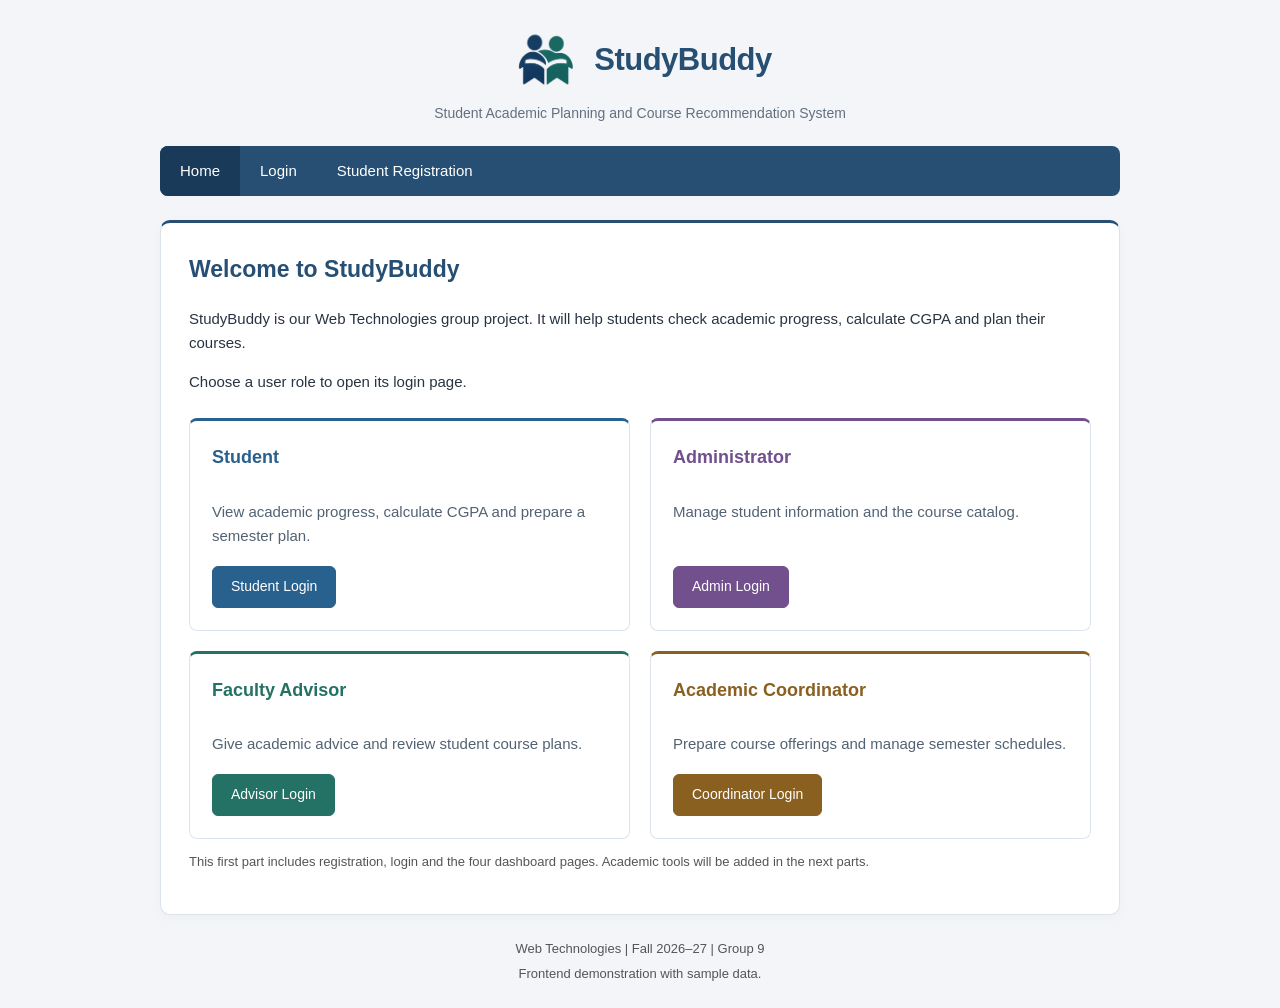
==== commit ea1dc8ef: "Polish simple pages with role colors and original StudyBuddy logo Refine spacing, borders, forms and" ====
--- a/index.html
+++ b/index.html
@@ -3,12 +3,18 @@
 <head>
     <meta charset="UTF-8">
     <meta name="viewport" content="width=device-width, initial-scale=1.0">
+    <link rel="icon" href="Images/StudyBuddyLogo.png" type="image/png">
     <title>StudyBuddy - Home</title>
     <link rel="stylesheet" href="Design/Style.css">
 </head>
 <body>
     <header class="header">
-        <h1>StudyBuddy</h1>
+        <div class="brand">
+            <a href="index.html" aria-label="StudyBuddy home">
+                <img class="project-logo" src="Images/StudyBuddyLogo.png" alt="StudyBuddy logo: two students and an open book" width="76" height="72">
+            </a>
+            <h1>StudyBuddy</h1>
+        </div>
         <p>Student Academic Planning and Course Recommendation System</p>
     </header>
 
@@ -24,25 +30,25 @@
         <p>Choose a user role to open its login page.</p>
 
         <div class="role-list">
-            <section class="role-box">
+            <section class="role-box student">
                 <h3>Student</h3>
                 <p>View academic progress, calculate CGPA and prepare a semester plan.</p>
                 <a class="button" href="Login.html?role=student">Student Login</a>
             </section>
 
-            <section class="role-box">
+            <section class="role-box admin">
                 <h3>Administrator</h3>
                 <p>Manage student information and the course catalog.</p>
                 <a class="button" href="Login.html?role=admin">Admin Login</a>
             </section>
 
-            <section class="role-box">
+            <section class="role-box advisor">
                 <h3>Faculty Advisor</h3>
                 <p>Give academic advice and review student course plans.</p>
                 <a class="button" href="Login.html?role=advisor">Advisor Login</a>
             </section>
 
-            <section class="role-box">
+            <section class="role-box coordinator">
                 <h3>Academic Coordinator</h3>
                 <p>Prepare course offerings and manage semester schedules.</p>
                 <a class="button" href="Login.html?role=coordinator">Coordinator Login</a>
--- a/Design/Style.css
+++ b/Design/Style.css
@@ -1,33 +1,61 @@
 /* Shared styles for the home page, forms and role dashboards. */
 body
 {
+    --theme: #264f73;
+    --theme-dark: #193b59;
+    --theme-light: #eef3f8;
     margin: 0;
     padding: 0 16px;
     font-family: Arial, Helvetica, sans-serif;
     font-size: 15px;
     line-height: 1.6;
-    color: #222;
-    background-color: #f2f4f6;
-}
+    color: #283442;
+    background-color: #f3f5f8;
+}
+
+/* Each role changes the same three colors, as in the faculty's sample. */
+.student { --theme: #28608e; --theme-dark: #1d476b; --theme-light: #edf4fb; }
+.admin { --theme: #71508d; --theme-dark: #563a70; --theme-light: #f5f0f9; }
+.advisor { --theme: #247265; --theme-dark: #19564b; --theme-light: #edf7f3; }
+.coordinator { --theme: #8a6021; --theme-dark: #694817; --theme-light: #fbf5e9; }
 
 .header
 {
     max-width: 960px;
     margin: 0 auto;
-    padding: 24px 0 18px;
+    padding: 24px 0 22px;
     text-align: center;
+}
+
+.brand
+{
+    display: flex;
+    align-items: center;
+    justify-content: center;
+    gap: 10px;
+}
+
+.project-logo
+{
+    display: block;
+    width: 76px;
+    height: 72px;
+    object-fit: contain;
 }
 
 .header h1
 {
     margin: 0;
     color: #264f73;
-    font-size: 30px;
+    font-size: 31px;
+    letter-spacing: -0.5px;
 }
 
 .header p
 {
-    margin: 4px 0 0;
+    margin: 6px 0 0;
+    color: #637080;
+    font-size: 14px;
 }
 
 .topnav
@@ -36,12 +64,14 @@
     margin: 0 auto;
     display: flex;
     flex-wrap: wrap;
-    background-color: #264f73;
+    background-color: var(--theme);
+    border-radius: 8px;
+    overflow: hidden;
 }
 
 .topnav a
 {
-    padding: 11px 18px;
+    padding: 13px 20px;
     color: white;
     text-decoration: none;
 }
@@ -49,23 +79,26 @@
 .topnav a:hover,
 .topnav a.active
 {
-    background-color: #193b59;
+    background-color: var(--theme-dark);
 }
 
 .page
 {
     max-width: 960px;
-    margin: 20px auto;
-    padding: 24px;
+    margin: 24px auto;
+    padding: 28px;
     box-sizing: border-box;
-    border: 1px solid #d3d9df;
+    border: 1px solid #dce3eb;
+    border-top: 3px solid var(--theme);
+    border-radius: 10px;
     background-color: white;
+    box-shadow: 0 3px 12px #20334808;
 }
 
 h2
 {
     margin-top: 0;
-    color: #264f73;
+    color: var(--theme);
     font-size: 23px;
 }
 
@@ -77,7 +110,7 @@
 
 a
 {
-    color: #264f73;
+    color: var(--theme);
     text-underline-offset: 3px;
 }
 
@@ -85,30 +118,40 @@
 {
     display: flex;
     flex-wrap: wrap;
-    gap: 16px;
-    margin-top: 20px;
+    gap: 20px;
+    margin-top: 24px;
 }
 
 .role-box
 {
     flex: 1 1 350px;
-    padding: 18px;
-    border: 1px solid #d3d9df;
+    padding: 22px;
+    border: 1px solid #dce3eb;
+    border-top: 3px solid var(--theme);
+    border-radius: 8px;
     box-sizing: border-box;
-}
+    display: flex;
+    flex-direction: column;
+    align-items: flex-start;
+}
+
+.role-box h3 { color: var(--theme); }
 
 .role-box p
 {
     margin: 10px 0 18px;
+    color: #536273;
+    flex: 1;
 }
 
 button,
 .button
 {
     display: inline-block;
-    padding: 9px 16px;
-    border: 1px solid #264f73;
-    background-color: #264f73;
+    padding: 10px 18px;
+    border: 1px solid var(--theme);
+    border-radius: 6px;
+    background-color: var(--theme);
     color: white;
     font-family: Arial, Helvetica, sans-serif;
     font-size: 14px;
@@ -120,7 +163,7 @@
 button:hover,
 .button:hover
 {
-    background-color: #193b59;
+    background-color: var(--theme-dark);
 }
 
 button.secondary,
@@ -132,30 +175,37 @@
     color: #222;
 }
 
+button.secondary:hover,
+button[type="reset"]:hover
+{
+    background-color: #dce3eb;
+}
+
 .form-container
 {
-    max-width: 620px;
-    margin: 20px auto;
+    max-width: 660px;
+    margin: 24px auto;
 }
 
 fieldset
 {
     margin: 18px 0;
-    padding: 18px;
+    padding: 20px;
     min-width: 0;
-    border: 1px solid #b9c1c9;
+    border: 1px solid #d1dce5;
+    border-radius: 7px;
 }
 
 legend
 {
     padding: 0 6px;
     font-weight: bold;
-    color: #264f73;
+    color: var(--theme);
 }
 
 .form-row
 {
-    margin-bottom: 16px;
+    margin-bottom: 18px;
 }
 
 .form-row label
@@ -174,8 +224,9 @@
 textarea
 {
     width: 100%;
-    padding: 9px;
-    border: 1px solid #aab4be;
+    padding: 11px;
+    border: 1px solid #b7c4d0;
+    border-radius: 5px;
     box-sizing: border-box;
     background-color: white;
     color: #222;
@@ -183,6 +234,15 @@
     font-size: 15px;
 }
 
+input:focus,
+select:focus,
+textarea:focus
+{
+    border-color: var(--theme);
+}
+
+input[type="checkbox"] { accent-color: var(--theme); }
+
 .choice
 {
     display: block;
@@ -213,6 +273,7 @@
     margin: 16px 0;
     padding: 10px 12px;
     border: 1px solid #b9c1c9;
+    border-radius: 6px;
 }
 
 .success
@@ -258,22 +319,34 @@
 th,
 td
 {
-    padding: 10px;
+    padding: 12px;
     text-align: left;
     border: 1px solid #d3d9df;
 }
 
 th
 {
-    background-color: #edf0f3;
+    background-color: var(--theme-light);
+    color: var(--theme-dark);
 }
 
 .tool-section
 {
-    padding-top: 18px;
-    margin-top: 18px;
+    padding-top: 22px;
+    margin-top: 22px;
     border-top: 1px solid #d3d9df;
 }
+
+details
+{
+    margin-top: 24px;
+    padding: 14px 16px;
+    background-color: var(--theme-light);
+    border: 1px solid #dce3eb;
+    border-radius: 6px;
+}
+
+summary { cursor: pointer; color: var(--theme-dark); font-weight: bold; }
 
 .footer
 {
@@ -313,9 +386,11 @@
     body { padding: 0 10px; }
     .header { padding: 18px 0; }
     .header h1 { font-size: 26px; }
+    .project-logo { width: 62px; height: 58px; }
     .header p { font-size: 13px; }
     .topnav a { padding: 10px 12px; font-size: 14px; }
     .page { padding: 16px; }
+    .role-box { padding: 18px; }
     fieldset { padding: 12px; }
     th, td { padding: 8px; font-size: 13px; }
 }
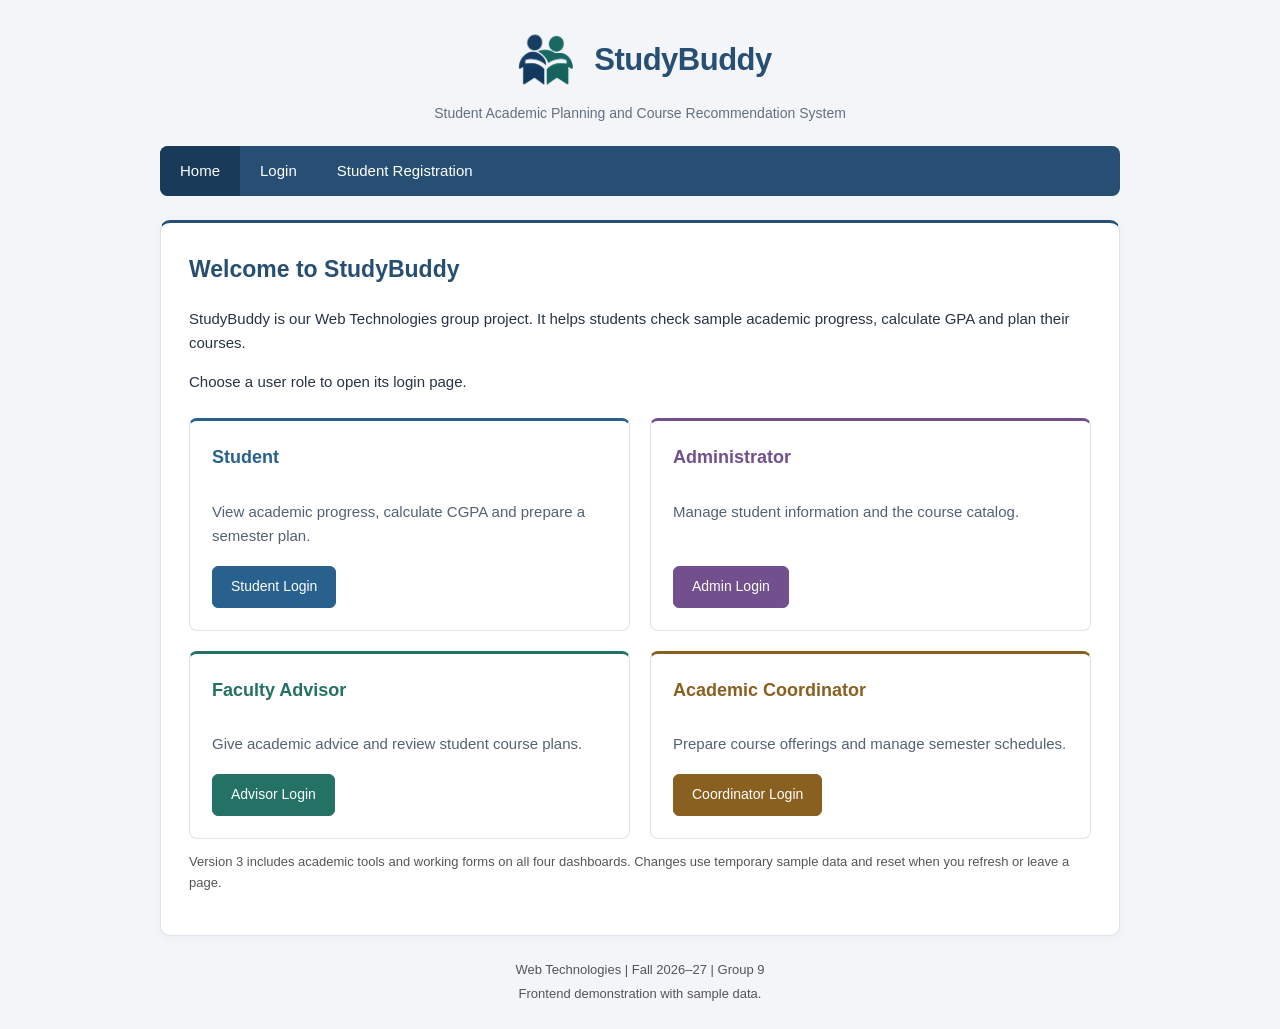
==== commit c6839cab: "Document Version 3 features verification and teaching limits" ====
--- a/index.html
+++ b/index.html
@@ -26,7 +26,7 @@
 
     <main class="page">
         <h2>Welcome to StudyBuddy</h2>
-        <p>StudyBuddy is our Web Technologies group project. It will help students check academic progress, calculate CGPA and plan their courses.</p>
+        <p>StudyBuddy is our Web Technologies group project. It helps students check sample academic progress, calculate GPA and plan their courses.</p>
         <p>Choose a user role to open its login page.</p>
 
         <div class="role-list">
@@ -55,7 +55,7 @@
             </section>
         </div>
 
-        <p class="small-note">This first part includes registration, login and the four dashboard pages. Academic tools will be added in the next parts.</p>
+        <p class="small-note">Version 3 includes academic tools and working forms on all four dashboards. Changes use temporary sample data and reset when you refresh or leave a page.</p>
     </main>
 
     <footer class="footer">
--- a/Design/Style.css
+++ b/Design/Style.css
@@ -394,3 +394,53 @@
     fieldset { padding: 12px; }
     th, td { padding: 8px; font-size: 13px; }
 }
+
+/* Dashboard tools reuse the same forms and tables as the entry pages. */
+.form-grid
+{
+    display: grid;
+    grid-template-columns: 1fr 1fr;
+    gap: 0 20px;
+}
+
+.course-row
+{
+    display: grid;
+    grid-template-columns: 2fr 1fr 1fr auto;
+    align-items: start;
+    gap: 12px;
+    padding: 16px 0;
+    border-bottom: 1px solid #dce3eb;
+}
+
+.checkbox-list
+{
+    display: grid;
+    grid-template-columns: 1fr 1fr;
+    gap: 6px 18px;
+}
+
+.summary-box
+{
+    margin: 16px 0;
+    padding: 14px 18px;
+    background-color: var(--theme-light);
+    border: 1px solid #dce3eb;
+    border-radius: 6px;
+}
+
+textarea { min-height: 100px; resize: vertical; }
+input[type="search"]
+{
+    width: 100%;
+    padding: 11px;
+    box-sizing: border-box;
+    border: 1px solid #b7c4d0;
+    border-radius: 5px;
+    font: inherit;
+}
+
+@media (max-width: 600px)
+{
+    .form-grid, .course-row, .checkbox-list { grid-template-columns: 1fr; }
+}
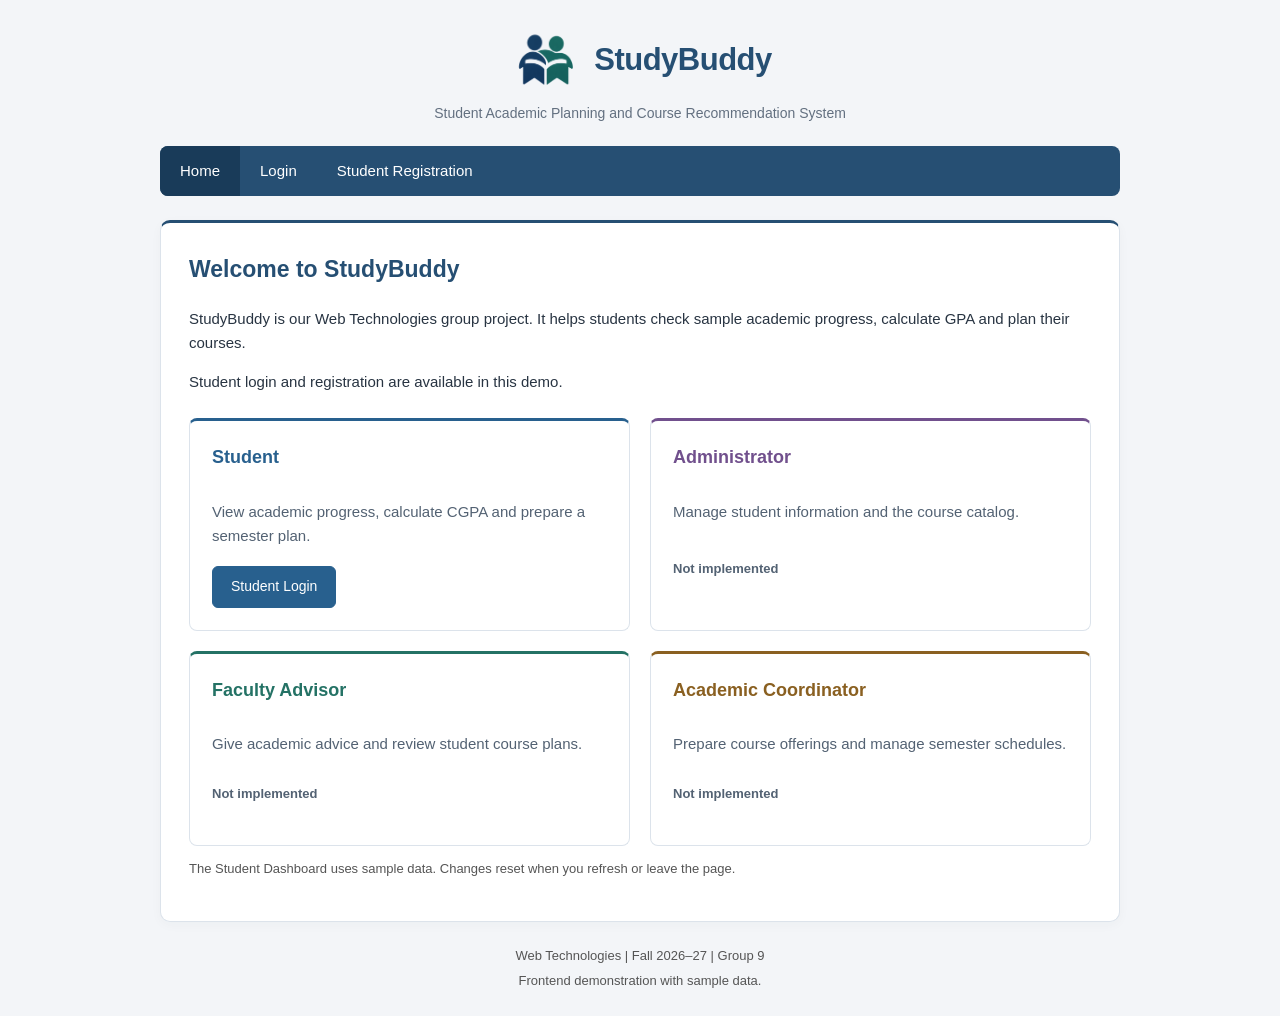
==== commit 4e851ec7: "Clarify student module scope and pending group features" ====
--- a/index.html
+++ b/index.html
@@ -27,7 +27,7 @@
     <main class="page">
         <h2>Welcome to StudyBuddy</h2>
         <p>StudyBuddy is our Web Technologies group project. It helps students check sample academic progress, calculate GPA and plan their courses.</p>
-        <p>Choose a user role to open its login page.</p>
+        <p>Student login and registration are available in this demo.</p>
 
         <div class="role-list">
             <section class="role-box student">
@@ -39,23 +39,23 @@
             <section class="role-box admin">
                 <h3>Administrator</h3>
                 <p>Manage student information and the course catalog.</p>
-                <a class="button" href="Login.html?role=admin">Admin Login</a>
+                <p class="small-note"><strong>Not implemented</strong></p>
             </section>
 
             <section class="role-box advisor">
                 <h3>Faculty Advisor</h3>
                 <p>Give academic advice and review student course plans.</p>
-                <a class="button" href="Login.html?role=advisor">Advisor Login</a>
+                <p class="small-note"><strong>Not implemented</strong></p>
             </section>
 
             <section class="role-box coordinator">
                 <h3>Academic Coordinator</h3>
                 <p>Prepare course offerings and manage semester schedules.</p>
-                <a class="button" href="Login.html?role=coordinator">Coordinator Login</a>
+                <p class="small-note"><strong>Not implemented</strong></p>
             </section>
         </div>
 
-        <p class="small-note">Version 3 includes academic tools and working forms on all four dashboards. Changes use temporary sample data and reset when you refresh or leave a page.</p>
+        <p class="small-note">The Student Dashboard uses sample data. Changes reset when you refresh or leave the page.</p>
     </main>
 
     <footer class="footer">
